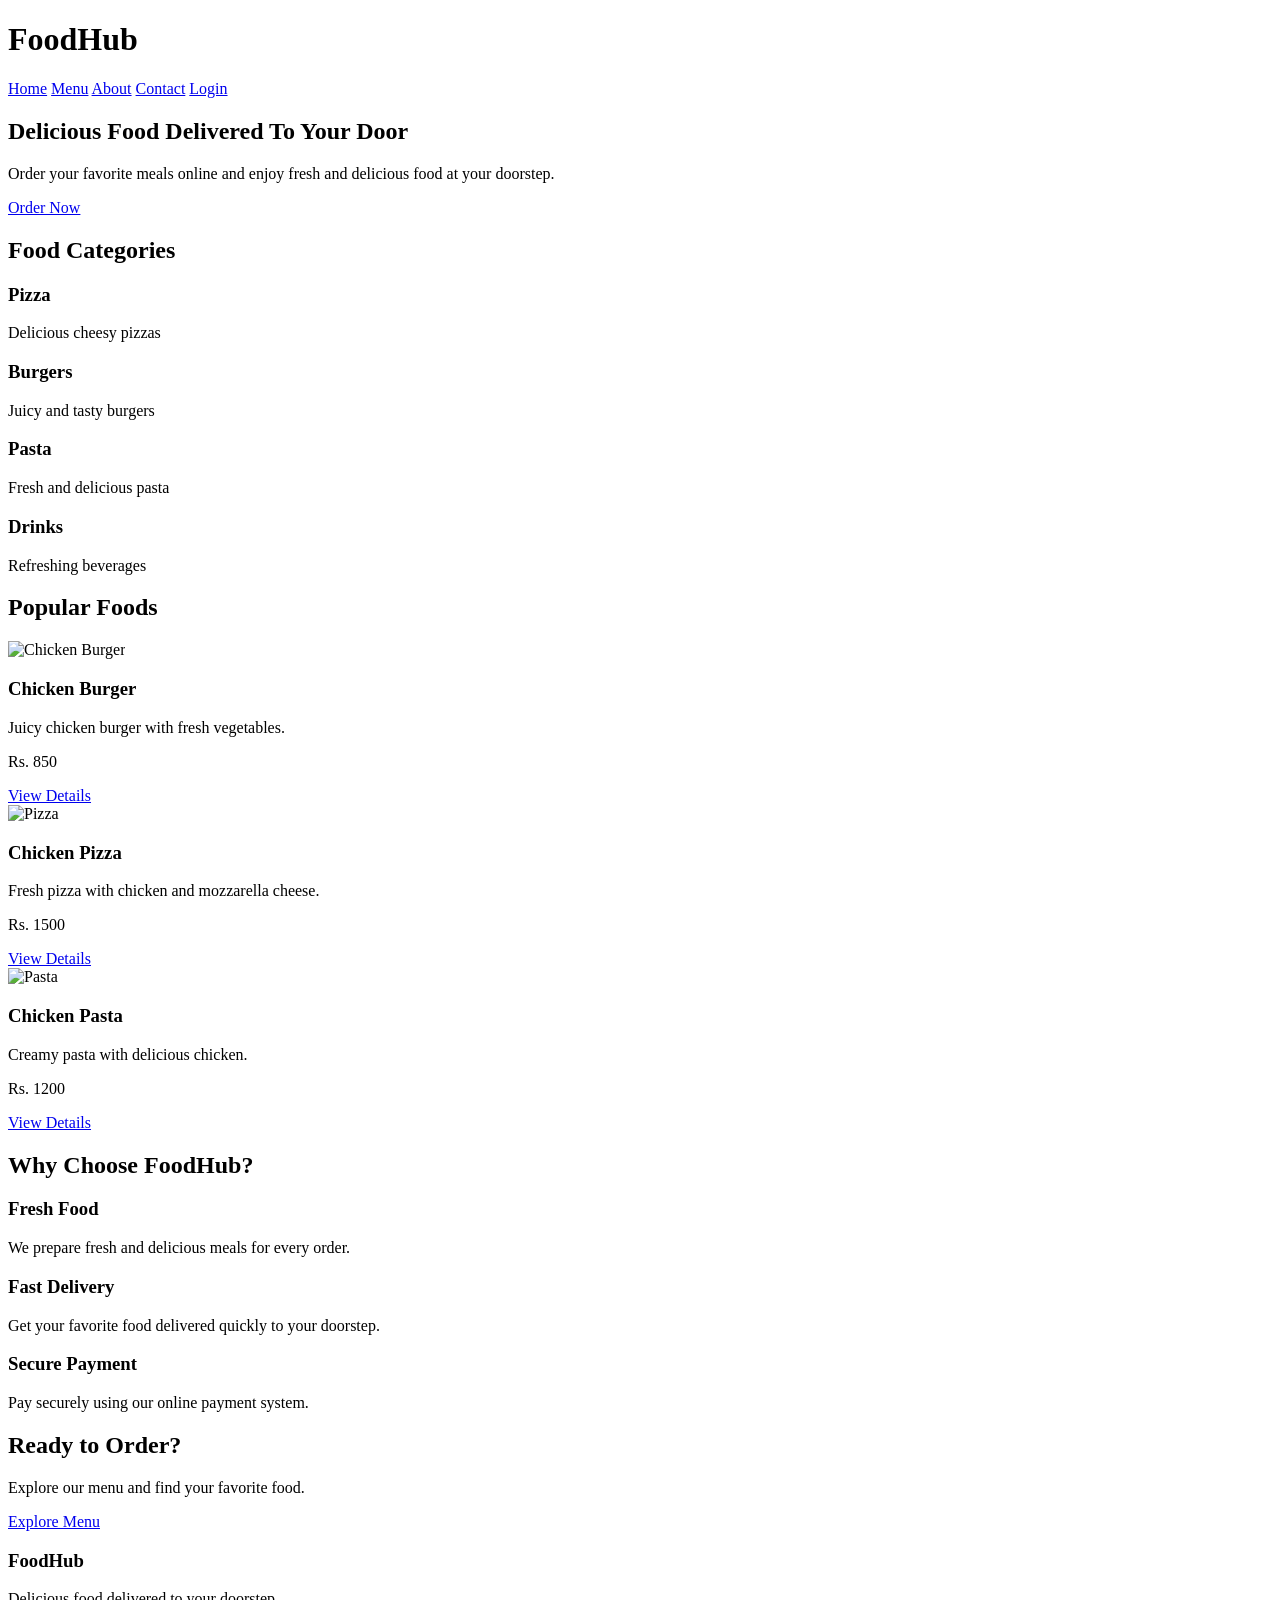
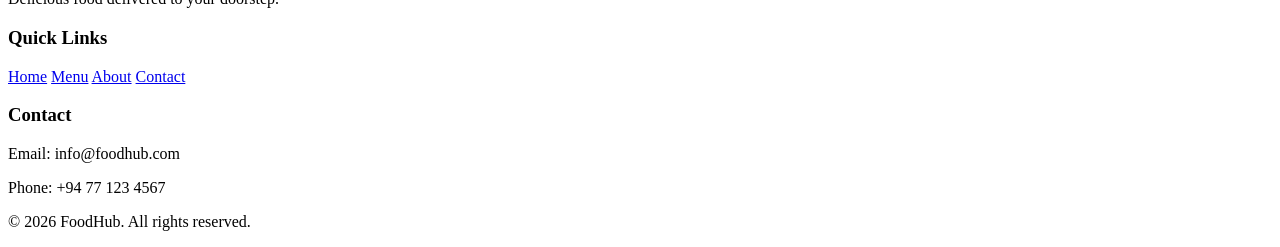
==== index.html @ e13fbfff "create home page using html" ====
<!DOCTYPE html>
<html lang="en">

<head>

    <meta charset="UTF-8">

    <meta name="viewport"
          content="width=device-width, initial-scale=1.0">

    <title>FoodHub - Online Food Ordering</title>
    
    <link rel="stylesheet" href="assets/css/style.css">

</head>

<body>

    <!-- Header -->
    <header>

        <div>
            <h1>FoodHub</h1>
        </div>

        <nav>
            <a href="index.html">Home</a>
            <a href="menu.html">Menu</a>
            <a href="about.html">About</a>
            <a href="contact.html">Contact</a>
            <a href="login.html">Login</a>
        </nav>

    </header>


    <!-- Hero Section -->
    <section>

        <h2>Delicious Food Delivered To Your Door</h2>

        <p>
            Order your favorite meals online and enjoy
            fresh and delicious food at your doorstep.
        </p>

        <a href="menu.html">Order Now</a>

    </section>


    <!-- Food Categories -->
    <section>

        <h2>Food Categories</h2>

        <div>

            <div>
                <h3>Pizza</h3>
                <p>Delicious cheesy pizzas</p>
            </div>

            <div>
                <h3>Burgers</h3>
                <p>Juicy and tasty burgers</p>
            </div>

            <div>
                <h3>Pasta</h3>
                <p>Fresh and delicious pasta</p>
            </div>

            <div>
                <h3>Drinks</h3>
                <p>Refreshing beverages</p>
            </div>

        </div>

    </section>


    <!-- Popular Foods -->
    <section>

        <h2>Popular Foods</h2>

        <div>

            <article>

                <img src="https://via.placeholder.com/250"
                     alt="Chicken Burger">

                <h3>Chicken Burger</h3>

                <p>
                    Juicy chicken burger with fresh vegetables.
                </p>

                <p>Rs. 850</p>

                <a href="food-details.html">View Details</a>

            </article>


            <article>

                <img src="https://via.placeholder.com/250"
                     alt="Pizza">

                <h3>Chicken Pizza</h3>

                <p>
                    Fresh pizza with chicken and mozzarella cheese.
                </p>

                <p>Rs. 1500</p>

                <a href="food-details.html">View Details</a>

            </article>


            <article>

                <img src="https://via.placeholder.com/250"
                     alt="Pasta">

                <h3>Chicken Pasta</h3>

                <p>
                    Creamy pasta with delicious chicken.
                </p>

                <p>Rs. 1200</p>

                <a href="food-details.html">View Details</a>

            </article>

        </div>

    </section>


    <!-- Why Choose Us -->
    <section>

        <h2>Why Choose FoodHub?</h2>

        <div>

            <div>
                <h3>Fresh Food</h3>

                <p>
                    We prepare fresh and delicious meals
                    for every order.
                </p>
            </div>

            <div>
                <h3>Fast Delivery</h3>

                <p>
                    Get your favorite food delivered quickly
                    to your doorstep.
                </p>
            </div>

            <div>
                <h3>Secure Payment</h3>

                <p>
                    Pay securely using our online payment system.
                </p>
            </div>

        </div>

    </section>


    <!-- Call To Action -->
    <section>

        <h2>Ready to Order?</h2>

        <p>
            Explore our menu and find your favorite food.
        </p>

        <a href="menu.html">Explore Menu</a>

    </section>


    <!-- Footer -->
    <footer>

        <div>

            <h3>FoodHub</h3>

            <p>
                Delicious food delivered to your doorstep.
            </p>

        </div>


        <div>

            <h3>Quick Links</h3>

            <a href="index.html">Home</a>
            <a href="menu.html">Menu</a>
            <a href="about.html">About</a>
            <a href="contact.html">Contact</a>

        </div>


        <div>

            <h3>Contact</h3>

            <p>Email: info@foodhub.com</p>

            <p>Phone: +94 77 123 4567</p>

        </div>


        <p>
            &copy; 2026 FoodHub. All rights reserved.
        </p>

    </footer>

</body>

</html>
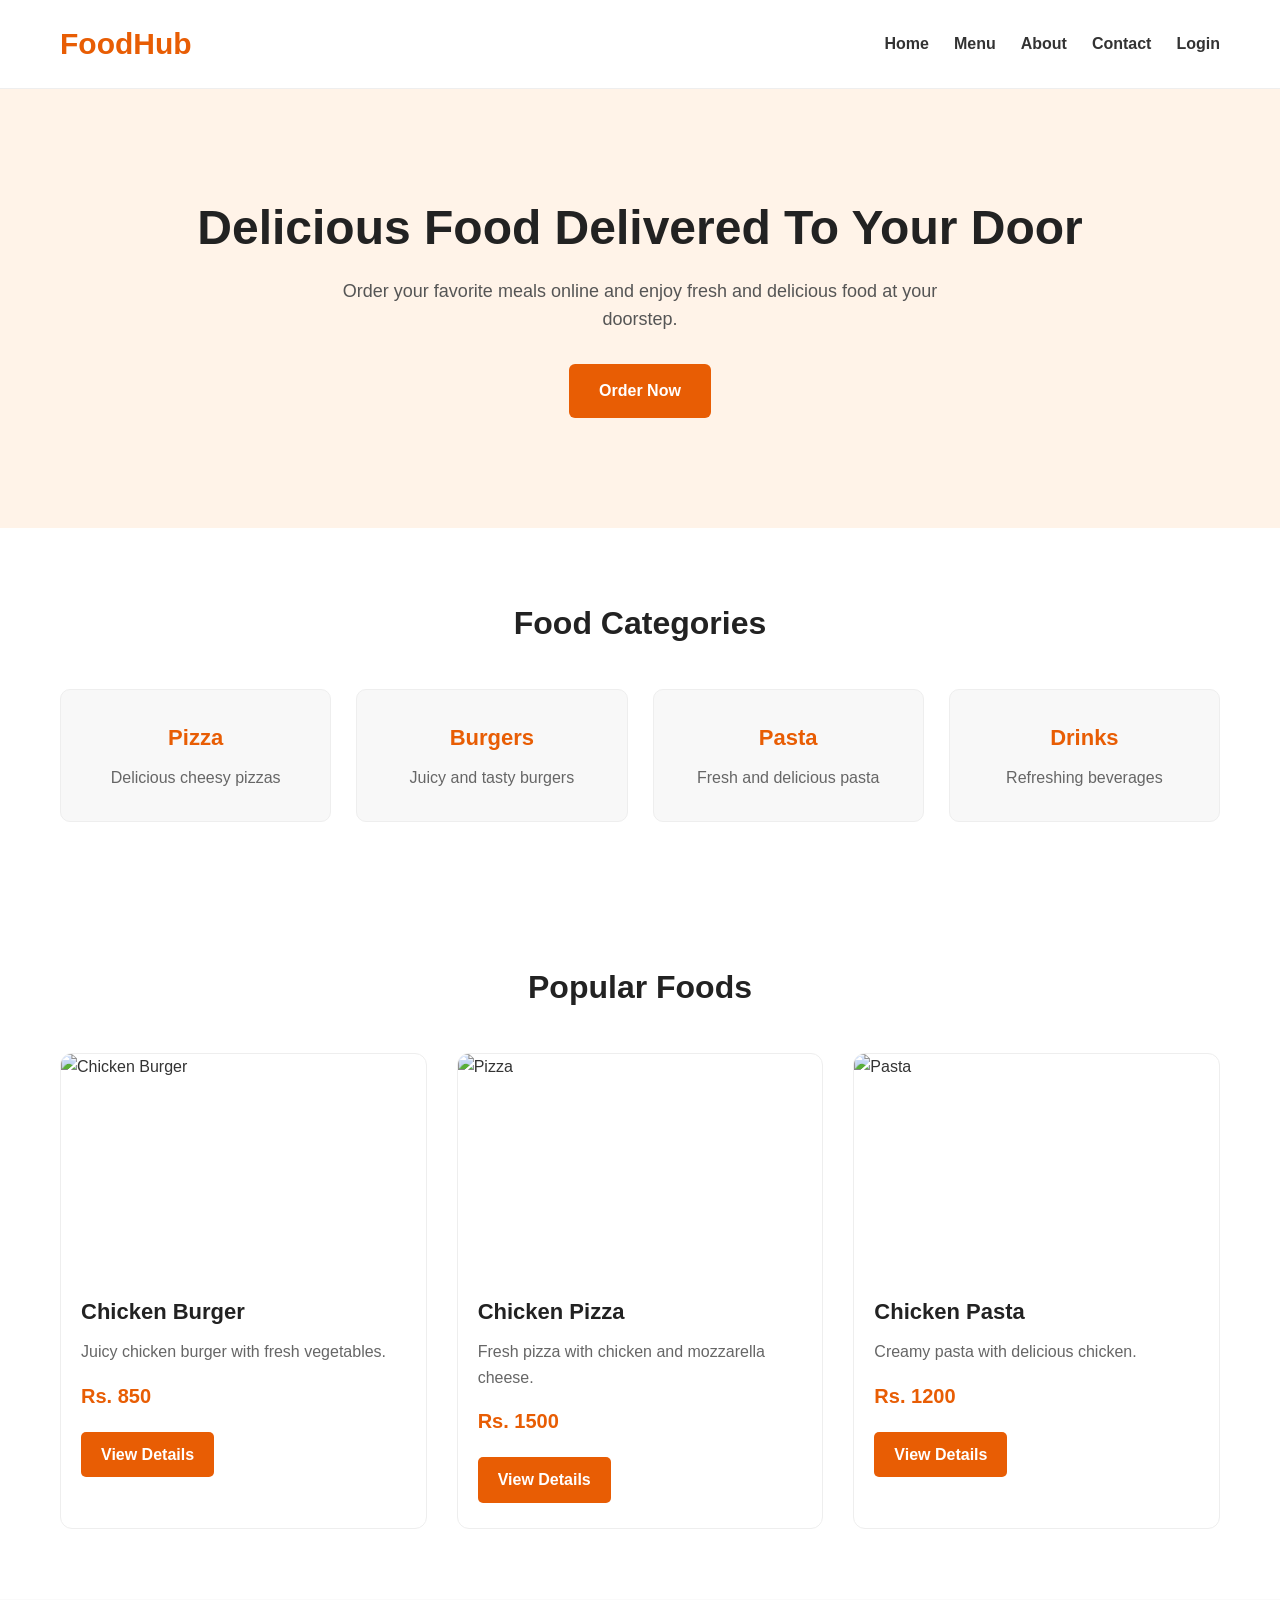
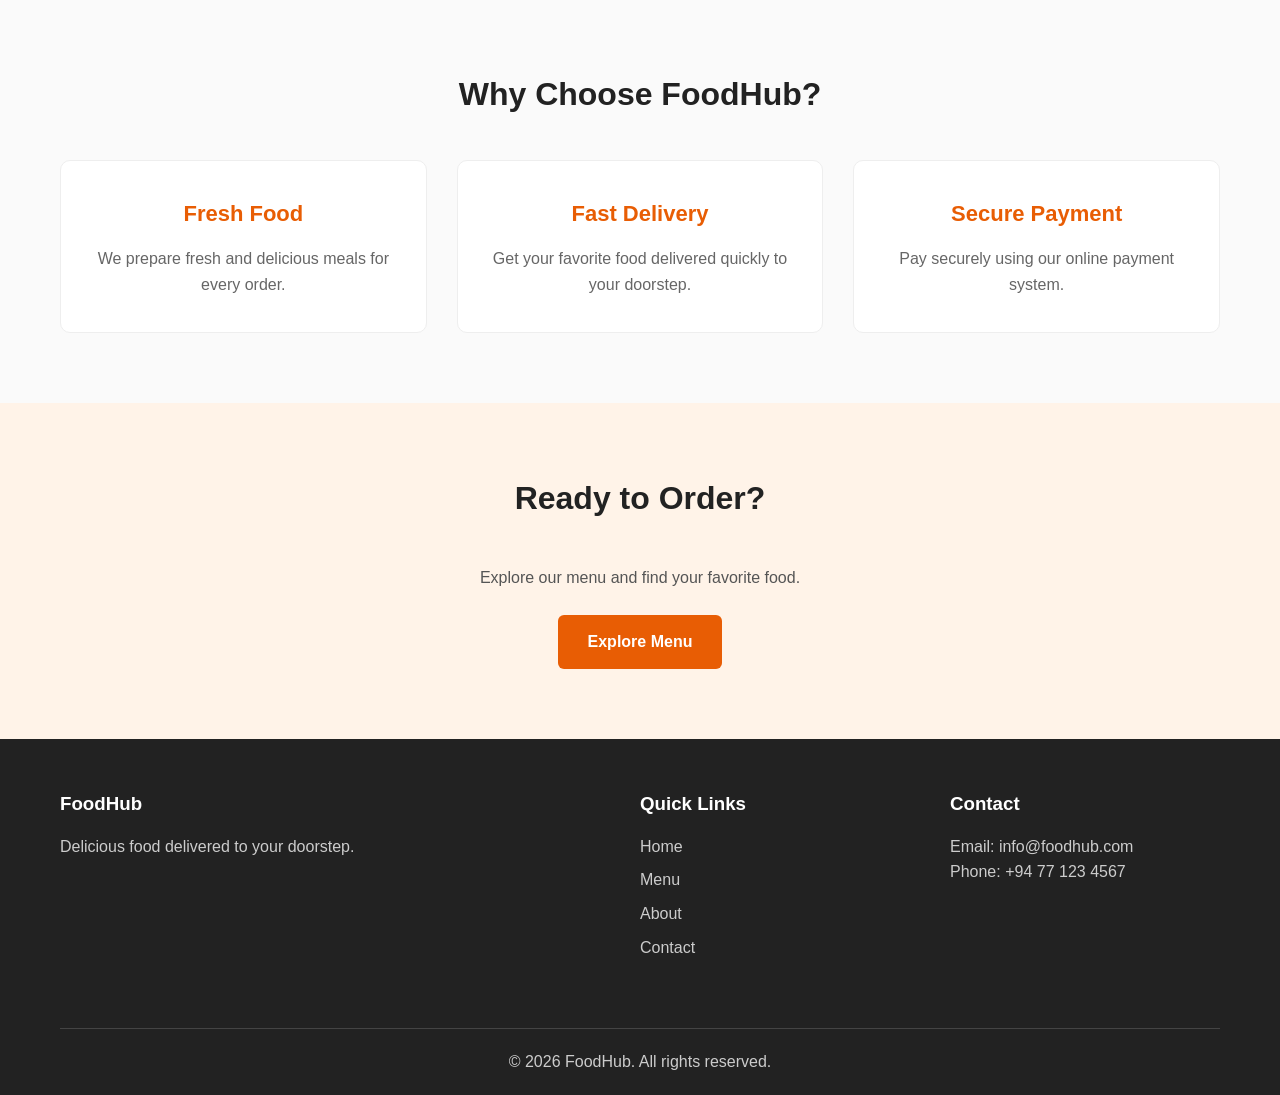
==== commit c405ff8e: "fix some issues" ====
--- a/index.html
+++ b/index.html
@@ -24,11 +24,11 @@
         </div>
 
         <nav>
-            <a href="index.html">Home</a>
+            <a href="index.php">Home</a>
             <a href="menu.html">Menu</a>
-            <a href="about.html">About</a>
-            <a href="contact.html">Contact</a>
-            <a href="login.html">Login</a>
+            <a href="#about">About</a>
+            <a href="mailto:info@foodhub.com">Contact</a>
+            <a href="auth/login.php">Login</a>
         </nav>
 
     </header>
@@ -147,7 +147,7 @@
 
 
     <!-- Why Choose Us -->
-    <section>
+    <section id="about">
 
         <h2>Why Choose FoodHub?</h2>
 
@@ -216,10 +216,10 @@
 
             <h3>Quick Links</h3>
 
-            <a href="index.html">Home</a>
+            <a href="index.php">Home</a>
             <a href="menu.html">Menu</a>
-            <a href="about.html">About</a>
-            <a href="contact.html">Contact</a>
+            <a href="#about">About</a>
+            <a href="mailto:info@foodhub.com">Contact</a>
 
         </div>
 
--- a/assets/css/style.css
+++ b/assets/css/style.css
@@ -0,0 +1,1266 @@
+/* ========================================
+   FOODHUB - MAIN STYLESHEET
+   ======================================== */
+
+
+/* ========================================
+   1. RESET & GENERAL STYLES
+   ======================================== */
+
+* {
+    margin: 0;
+    padding: 0;
+    box-sizing: border-box;
+}
+
+html {
+    scroll-behavior: smooth;
+}
+
+body {
+    font-family: Arial, sans-serif;
+    line-height: 1.6;
+    background-color: #ffffff;
+    color: #333333;
+}
+
+a {
+    text-decoration: none;
+    color: inherit;
+}
+
+img {
+    max-width: 100%;
+    display: block;
+}
+
+
+/* ========================================
+   2. HEADER
+   ======================================== */
+
+header {
+    display: flex;
+    justify-content: space-between;
+    align-items: center;
+
+    padding: 20px 60px;
+
+    background-color: #ffffff;
+
+    border-bottom: 1px solid #eeeeee;
+
+    position: sticky;
+    top: 0;
+    z-index: 1000;
+}
+
+
+/* Logo */
+
+header h1 {
+    font-size: 30px;
+    color: #e85d04;
+}
+
+
+/* Navigation */
+
+nav {
+    display: flex;
+    gap: 25px;
+    align-items: center;
+}
+
+nav a {
+    font-size: 16px;
+    font-weight: bold;
+    color: #333333;
+
+    transition: color 0.3s ease;
+}
+
+nav a:hover {
+    color: #e85d04;
+}
+
+
+/* ========================================
+   3. HERO SECTION
+   ======================================== */
+
+body > section:first-of-type {
+    text-align: center;
+
+    padding: 110px 20px;
+
+    background-color: #fff3e8;
+}
+
+body > section:first-of-type h2 {
+    font-size: 48px;
+
+    line-height: 1.2;
+
+    margin-bottom: 20px;
+
+    color: #222222;
+}
+
+body > section:first-of-type p {
+    font-size: 18px;
+
+    max-width: 650px;
+
+    margin: 0 auto 30px;
+
+    color: #555555;
+}
+
+body > section:first-of-type a {
+    display: inline-block;
+
+    padding: 14px 30px;
+
+    background-color: #e85d04;
+
+    color: #ffffff;
+
+    border-radius: 6px;
+
+    font-weight: bold;
+
+    transition: background-color 0.3s ease,
+                transform 0.3s ease;
+}
+
+body > section:first-of-type a:hover {
+    background-color: #c94d00;
+
+    transform: translateY(-2px);
+}
+
+
+/* ========================================
+   4. GENERAL SECTIONS
+   ======================================== */
+
+section {
+    padding: 70px 60px;
+}
+
+section > h2 {
+    text-align: center;
+
+    font-size: 32px;
+
+    margin-bottom: 40px;
+
+    color: #222222;
+}
+
+
+/* ========================================
+   5. FOOD CATEGORIES
+   ======================================== */
+
+section:nth-of-type(2) > div {
+    display: grid;
+
+    grid-template-columns: repeat(4, 1fr);
+
+    gap: 25px;
+
+    max-width: 1200px;
+
+    margin: 0 auto;
+}
+
+section:nth-of-type(2) > div > div {
+    padding: 30px 20px;
+
+    text-align: center;
+
+    background-color: #f8f8f8;
+
+    border-radius: 10px;
+
+    border: 1px solid #eeeeee;
+
+    transition: transform 0.3s ease,
+                box-shadow 0.3s ease;
+}
+
+section:nth-of-type(2) > div > div:hover {
+    transform: translateY(-5px);
+
+    box-shadow: 0 8px 20px rgba(0, 0, 0, 0.08);
+}
+
+section:nth-of-type(2) > div > div h3 {
+    margin-bottom: 10px;
+
+    font-size: 22px;
+
+    color: #e85d04;
+}
+
+section:nth-of-type(2) > div > div p {
+    color: #666666;
+}
+
+
+/* ========================================
+   6. POPULAR FOODS
+   ======================================== */
+
+section:nth-of-type(3) > div {
+    display: grid;
+
+    grid-template-columns: repeat(3, 1fr);
+
+    gap: 30px;
+
+    max-width: 1200px;
+
+    margin: 0 auto;
+}
+
+
+/* Food card */
+
+section:nth-of-type(3) article {
+    background-color: #ffffff;
+
+    border: 1px solid #eeeeee;
+
+    border-radius: 12px;
+
+    overflow: hidden;
+
+    padding-bottom: 25px;
+
+    transition: transform 0.3s ease,
+                box-shadow 0.3s ease;
+}
+
+section:nth-of-type(3) article:hover {
+    transform: translateY(-5px);
+
+    box-shadow: 0 10px 25px rgba(0, 0, 0, 0.10);
+}
+
+
+/* Food image */
+
+section:nth-of-type(3) article img {
+    width: 100%;
+
+    height: 220px;
+
+    object-fit: cover;
+}
+
+
+/* Food title */
+
+section:nth-of-type(3) article h3 {
+    margin: 20px 20px 10px;
+
+    font-size: 22px;
+
+    color: #222222;
+}
+
+
+/* Food description */
+
+section:nth-of-type(3) article p {
+    margin: 0 20px 10px;
+
+    color: #666666;
+}
+
+
+/* Food price */
+
+section:nth-of-type(3) article p:nth-of-type(2) {
+    font-size: 20px;
+
+    font-weight: bold;
+
+    color: #e85d04;
+
+    margin-top: 15px;
+}
+
+
+/* View details button */
+
+section:nth-of-type(3) article a {
+    display: inline-block;
+
+    margin: 10px 20px 0;
+
+    padding: 10px 20px;
+
+    background-color: #e85d04;
+
+    color: #ffffff;
+
+    border-radius: 5px;
+
+    font-weight: bold;
+
+    transition: background-color 0.3s ease;
+}
+
+section:nth-of-type(3) article a:hover {
+    background-color: #c94d00;
+}
+
+
+/* ========================================
+   7. WHY CHOOSE US
+   ======================================== */
+
+section:nth-of-type(4) {
+    background-color: #fafafa;
+}
+
+section:nth-of-type(4) > div {
+    display: grid;
+
+    grid-template-columns: repeat(3, 1fr);
+
+    gap: 30px;
+
+    max-width: 1200px;
+
+    margin: 0 auto;
+}
+
+section:nth-of-type(4) > div > div {
+    text-align: center;
+
+    padding: 35px 25px;
+
+    background-color: #ffffff;
+
+    border-radius: 10px;
+
+    border: 1px solid #eeeeee;
+}
+
+section:nth-of-type(4) h3 {
+    margin-bottom: 15px;
+
+    font-size: 22px;
+
+    color: #e85d04;
+}
+
+section:nth-of-type(4) p {
+    color: #666666;
+}
+
+
+/* ========================================
+   8. CALL TO ACTION
+   ======================================== */
+
+section:nth-of-type(5) {
+    text-align: center;
+
+    background-color: #fff3e8;
+}
+
+section:nth-of-type(5) p {
+    margin-bottom: 25px;
+
+    color: #555555;
+}
+
+section:nth-of-type(5) a {
+    display: inline-block;
+
+    padding: 14px 30px;
+
+    background-color: #e85d04;
+
+    color: #ffffff;
+
+    border-radius: 6px;
+
+    font-weight: bold;
+
+    transition: background-color 0.3s ease,
+                transform 0.3s ease;
+}
+
+section:nth-of-type(5) a:hover {
+    background-color: #c94d00;
+
+    transform: translateY(-2px);
+}
+
+
+/* ========================================
+   9. FOOTER
+   ======================================== */
+
+footer {
+    display: grid;
+
+    grid-template-columns: 2fr 1fr 1fr;
+
+    gap: 40px;
+
+    padding: 50px 60px 20px;
+
+    background-color: #222222;
+
+    color: #ffffff;
+}
+
+footer h3 {
+    margin-bottom: 15px;
+
+    color: #ffffff;
+}
+
+footer p {
+    color: #cccccc;
+}
+
+footer a {
+    display: block;
+
+    margin-bottom: 8px;
+
+    color: #cccccc;
+
+    transition: color 0.3s ease;
+}
+
+footer a:hover {
+    color: #e85d04;
+}
+
+footer > p {
+    grid-column: 1 / -1;
+
+    text-align: center;
+
+    padding-top: 20px;
+
+    border-top: 1px solid #444444;
+
+    margin-top: 20px;
+}
+
+
+/* ========================================
+   10. TABLET RESPONSIVE DESIGN
+   ======================================== */
+
+@media (max-width: 992px) {
+
+    header {
+        padding: 20px 30px;
+    }
+
+    section {
+        padding: 60px 30px;
+    }
+
+    section:nth-of-type(2) > div {
+        grid-template-columns: repeat(2, 1fr);
+    }
+
+    section:nth-of-type(3) > div {
+        grid-template-columns: repeat(2, 1fr);
+    }
+
+    section:nth-of-type(4) > div {
+        grid-template-columns: repeat(2, 1fr);
+    }
+
+    footer {
+        padding: 40px 30px 20px;
+    }
+}
+
+
+/* ========================================
+   11. MOBILE RESPONSIVE DESIGN
+   ======================================== */
+
+@media (max-width: 768px) {
+
+    /* Header */
+
+    header {
+        flex-direction: column;
+
+        gap: 20px;
+
+        padding: 20px;
+    }
+
+    nav {
+        flex-wrap: wrap;
+
+        justify-content: center;
+
+        gap: 15px;
+    }
+
+
+    /* Hero */
+
+    body > section:first-of-type {
+        padding: 70px 20px;
+    }
+
+    body > section:first-of-type h2 {
+        font-size: 36px;
+    }
+
+    body > section:first-of-type p {
+        font-size: 16px;
+    }
+
+
+    /* Sections */
+
+    section {
+        padding: 50px 20px;
+    }
+
+    section > h2 {
+        font-size: 28px;
+    }
+
+
+    /* Categories */
+
+    section:nth-of-type(2) > div {
+        grid-template-columns: repeat(2, 1fr);
+
+        gap: 15px;
+    }
+
+
+    /* Food cards */
+
+    section:nth-of-type(3) > div {
+        grid-template-columns: 1fr;
+
+        gap: 25px;
+    }
+
+
+    /* Why choose us */
+
+    section:nth-of-type(4) > div {
+        grid-template-columns: 1fr;
+
+        gap: 20px;
+    }
+
+
+    /* Footer */
+
+    footer {
+        grid-template-columns: 1fr;
+
+        padding: 40px 20px 20px;
+
+        gap: 30px;
+    }
+
+    footer > p {
+        grid-column: auto;
+    }
+
+}
+
+
+/* ========================================
+   12. SMALL MOBILE DEVICES
+   ======================================== */
+
+@media (max-width: 480px) {
+
+    header h1 {
+        font-size: 26px;
+    }
+
+    nav {
+        gap: 10px;
+    }
+
+    nav a {
+        font-size: 14px;
+    }
+
+    body > section:first-of-type h2 {
+        font-size: 30px;
+    }
+
+    section:nth-of-type(2) > div {
+        grid-template-columns: 1fr;
+    }
+
+    section > h2 {
+        font-size: 26px;
+    }
+
+}
+
+/* =========================
+   MENU PAGE
+========================= */
+
+.menu-header {
+    text-align: center;
+    padding: 60px 20px;
+    background-color: #f5f5f5;
+}
+
+.menu-header h1 {
+    font-size: 40px;
+    margin-bottom: 10px;
+}
+
+.menu-header p {
+    font-size: 18px;
+    color: #666;
+}
+
+
+/* Food Menu */
+
+.food-menu {
+    padding: 60px 8%;
+    background-color: #f8f8f8;
+    text-align: center;
+}
+
+.food-menu h2 {
+    font-size: 30px;
+    margin-bottom: 40px;
+}
+
+.food-container {
+    display: grid;
+    grid-template-columns: repeat(4, 1fr);
+    gap: 25px;
+}
+
+
+/* Food Card */
+
+.food-card {
+    background-color: white;
+    border-radius: 12px;
+    overflow: hidden;
+    box-shadow: 0 3px 12px rgba(0, 0, 0, 0.1);
+}
+
+.food-image {
+    height: 180px;
+    display: flex;
+    justify-content: center;
+    align-items: center;
+    font-size: 80px;
+    background-color: #eeeeee;
+}
+
+.food-info {
+    padding: 20px;
+    text-align: left;
+}
+
+.food-info h3 {
+    margin-bottom: 10px;
+}
+
+.food-info p {
+    color: #666;
+    line-height: 1.5;
+}
+
+.food-bottom {
+    display: flex;
+    justify-content: space-between;
+    align-items: center;
+    margin-top: 20px;
+}
+
+.price {
+    font-size: 18px;
+    font-weight: bold;
+}
+
+.food-bottom a {
+    padding: 10px 15px;
+    background-color: #ff6b35;
+    color: white;
+    text-decoration: none;
+    border-radius: 5px;
+}
+
+.food-bottom a:hover {
+    opacity: 0.85;
+}
+
+
+/* Responsive */
+
+@media (max-width: 900px) {
+
+    .food-container {
+        grid-template-columns: repeat(2, 1fr);
+    }
+
+}
+
+@media (max-width: 600px) {
+
+    .food-container {
+        grid-template-columns: 1fr;
+    }
+
+}
+
+/* =========================
+   FOOD DETAILS PAGE
+========================= */
+
+.food-details {
+    min-height: 600px;
+    padding: 80px 8%;
+
+    display: flex;
+    align-items: center;
+    justify-content: center;
+
+    gap: 70px;
+
+    background-color: #f8f8f8;
+}
+
+
+/* Food Image */
+
+.food-details-image {
+    width: 450px;
+    height: 450px;
+
+    display: flex;
+    align-items: center;
+    justify-content: center;
+
+    background-color: #eeeeee;
+
+    border-radius: 15px;
+}
+
+.food-details-image span {
+    font-size: 180px;
+}
+
+
+/* Food Information */
+
+.food-details-info {
+    max-width: 500px;
+}
+
+.food-details-info h1 {
+    font-size: 42px;
+    margin-bottom: 15px;
+}
+
+.food-details-price {
+    font-size: 25px;
+    font-weight: bold;
+    margin-bottom: 20px;
+}
+
+.food-details-info p {
+    line-height: 1.7;
+    color: #555;
+}
+
+
+/* Quantity */
+
+.quantity {
+    margin-top: 25px;
+    margin-bottom: 25px;
+}
+
+.quantity label {
+    font-weight: bold;
+    margin-right: 10px;
+}
+
+.quantity input {
+    width: 70px;
+    padding: 10px;
+
+    border: 1px solid #ccc;
+    border-radius: 5px;
+}
+
+
+/* Add Cart Button */
+
+.add-cart-button {
+    padding: 14px 25px;
+
+    border: none;
+    border-radius: 5px;
+
+    background-color: #ff6b35;
+    color: white;
+
+    font-size: 16px;
+
+    cursor: pointer;
+}
+
+.add-cart-button:hover {
+    opacity: 0.85;
+}
+
+
+/* Back to Menu */
+
+.back-menu {
+    color: #ff6b35;
+    text-decoration: none;
+    font-weight: bold;
+}
+
+
+/* Responsive */
+
+@media (max-width: 900px) {
+
+    .food-details {
+        flex-direction: column;
+        padding: 50px 20px;
+    }
+
+    .food-details-image {
+        width: 350px;
+        height: 350px;
+    }
+
+}
+
+
+@media (max-width: 600px) {
+
+    .food-details-image {
+        width: 280px;
+        height: 280px;
+    }
+
+    .food-details-image span {
+        font-size: 120px;
+    }
+
+    .food-details-info h1 {
+        font-size: 32px;
+    }
+
+}
+
+/* ========================================
+   REGISTRATION PAGE
+======================================== */
+
+.register-section {
+    min-height: 70vh;
+    display: flex;
+    justify-content: center;
+    align-items: center;
+    padding: 50px 20px;
+}
+
+.register-container {
+    width: 100%;
+    max-width: 450px;
+    padding: 35px;
+    background-color: white;
+    border-radius: 10px;
+    box-shadow: 0 5px 20px rgba(0, 0, 0, 0.1);
+}
+
+.register-container h1 {
+    text-align: center;
+    margin-bottom: 10px;
+}
+
+.register-container > p {
+    text-align: center;
+    margin-bottom: 25px;
+}
+
+.form-group {
+    margin-bottom: 20px;
+}
+
+.form-group label {
+    display: block;
+    margin-bottom: 8px;
+    font-weight: bold;
+}
+
+.form-group input {
+    width: 100%;
+    padding: 12px;
+    border: 1px solid #ccc;
+    border-radius: 6px;
+    font-size: 16px;
+    box-sizing: border-box;
+}
+
+.form-group input:focus {
+    outline: none;
+    border-color: #ff6b35;
+}
+
+.register-button {
+    width: 100%;
+    padding: 12px;
+    border: none;
+    border-radius: 6px;
+    background-color: #ff6b35;
+    color: white;
+    font-size: 16px;
+    cursor: pointer;
+}
+
+.register-button:hover {
+    opacity: 0.9;
+}
+
+.login-link {
+    margin-top: 20px;
+    text-align: center;
+}
+
+.login-link a {
+    text-decoration: none;
+}
+
+.form-message {
+    padding: 12px;
+    margin-bottom: 20px;
+    border-radius: 6px;
+    text-align: center;
+}
+
+.form-message.success {
+    background-color: #d4edda;
+    color: #155724;
+}
+
+.form-message.error {
+    background-color: #f8d7da;
+    color: #721c24;
+}
+
+.login-section {
+    min-height: 70vh;
+    display: flex;
+    justify-content: center;
+    align-items: center;
+    padding: 50px 20px;
+}
+
+.login-container {
+    width: 100%;
+    max-width: 450px;
+    padding: 35px;
+    background-color: white;
+    border-radius: 10px;
+    box-shadow: 0 5px 20px rgba(0, 0, 0, 0.1);
+}
+
+.login-container h1 {
+    text-align: center;
+    margin-bottom: 10px;
+}
+
+.login-container > p {
+    text-align: center;
+    margin-bottom: 25px;
+}
+
+.login-button {
+    width: 100%;
+    padding: 12px;
+    border: none;
+    border-radius: 6px;
+    background-color: #ff6b35;
+    color: white;
+    font-size: 16px;
+    cursor: pointer;
+}
+
+.login-button:hover {
+    opacity: 0.9;
+}
+
+.register-link {
+    margin-top: 20px;
+    text-align: center;
+}
+
+.register-link a {
+    text-decoration: none;
+}
+
+.profile-section {
+    min-height: 70vh;
+    display: flex;
+    justify-content: center;
+    align-items: center;
+    padding: 50px 20px;
+}
+
+.profile-container {
+    width: 100%;
+    max-width: 500px;
+    padding: 35px;
+    background-color: white;
+    border-radius: 10px;
+    box-shadow: 0 5px 20px rgba(0, 0, 0, 0.1);
+}
+
+.profile-container h1 {
+    text-align: center;
+    margin-bottom: 10px;
+}
+
+.profile-container > p {
+    text-align: center;
+    margin-bottom: 25px;
+}
+
+.profile-info {
+    padding: 20px;
+    background-color: #f5f5f5;
+    border-radius: 8px;
+}
+
+.profile-info p {
+    margin-bottom: 15px;
+}
+
+.profile-info p:last-child {
+    margin-bottom: 0;
+}
+
+.food-management {
+    min-height: 70vh;
+    padding: 50px 20px;
+}
+
+.food-management-container {
+    max-width: 1200px;
+    margin: 0 auto;
+}
+
+.food-management-container h1 {
+    text-align: center;
+    margin-bottom: 10px;
+}
+
+.food-management-container > p {
+    text-align: center;
+    margin-bottom: 30px;
+}
+
+.add-food-button {
+    display: inline-block;
+    padding: 12px 20px;
+    background-color: #ff6b35;
+    color: white;
+    text-decoration: none;
+    border-radius: 6px;
+    margin-bottom: 25px;
+}
+
+.add-food-button:hover {
+    opacity: 0.9;
+}
+
+.table-container {
+    width: 100%;
+    overflow-x: auto;
+}
+
+table {
+    width: 100%;
+    border-collapse: collapse;
+    background-color: white;
+}
+
+table th,
+table td {
+    padding: 12px;
+    border: 1px solid #ddd;
+    text-align: left;
+}
+
+table th {
+    background-color: #f5f5f5;
+}
+
+table tr:nth-child(even) {
+    background-color: #fafafa;
+}
+
+table a {
+    text-decoration: none;
+}
+
+.add-food-section {
+    min-height: 70vh;
+    display: flex;
+    justify-content: center;
+    align-items: center;
+    padding: 50px 20px;
+}
+
+.add-food-container {
+    width: 100%;
+    max-width: 550px;
+    padding: 35px;
+    background-color: white;
+    border-radius: 10px;
+    box-shadow: 0 5px 20px rgba(0, 0, 0, 0.1);
+    box-sizing: border-box;
+}
+
+.add-food-container h1,
+.add-food-container > p {
+    text-align: center;
+}
+
+.add-food-container h1 {
+    margin-bottom: 10px;
+}
+
+.add-food-container > p {
+    margin-bottom: 25px;
+}
+
+.add-food-container select,
+.add-food-container textarea {
+    width: 100%;
+    padding: 12px;
+    border: 1px solid #ccc;
+    border-radius: 6px;
+    font-size: 16px;
+    box-sizing: border-box;
+    font-family: inherit;
+}
+
+.add-food-container select:focus,
+.add-food-container textarea:focus {
+    outline: none;
+    border-color: #ff6b35;
+}
+
+.add-food-container textarea {
+    resize: vertical;
+}
+
+.back-link {
+    margin-top: 20px;
+    text-align: center;
+}
+
+.back-link a {
+    color: #ff6b35;
+    text-decoration: none;
+}
+
+
+/* Edit and Delete buttons */
+.edit-food-button,
+.delete-food-button {
+    display: inline-block;
+    padding: 8px 12px;
+    border: none;
+    border-radius: 5px;
+    color: white;
+    text-decoration: none;
+    font-size: 14px;
+    cursor: pointer;
+    margin: 2px;
+}
+
+/* Edit button */
+.edit-food-button {
+    background-color: #0d6efd;
+}
+
+.edit-food-button:hover {
+    background-color: #0b5ed7;
+}
+
+/* Delete button */
+.delete-food-button {
+    background-color: #dc3545;
+}
+
+.delete-food-button:hover {
+    background-color: #b02a37;
+}
+
+/* Shopping Cart Buttons */
+.cart-actions {
+    display: flex;
+    gap: 15px;
+    margin-top: 20px;
+    flex-wrap: wrap;
+}
+
+.cart-button {
+    display: inline-block;
+    padding: 12px 22px;
+    background-color: #e67e22;
+    color: white;
+    text-decoration: none;
+    border-radius: 6px;
+    font-weight: bold;
+    border: none;
+    cursor: pointer;
+}
+
+.cart-button:hover {
+    background-color: #ca6b17;
+}
+
+.remove-button {
+    background-color: #e74c3c;
+    color: white;
+    border: none;
+    padding: 8px 12px;
+    border-radius: 5px;
+    cursor: pointer;
+}
+
+.remove-button:hover {
+    background-color: #c0392b;
+}
